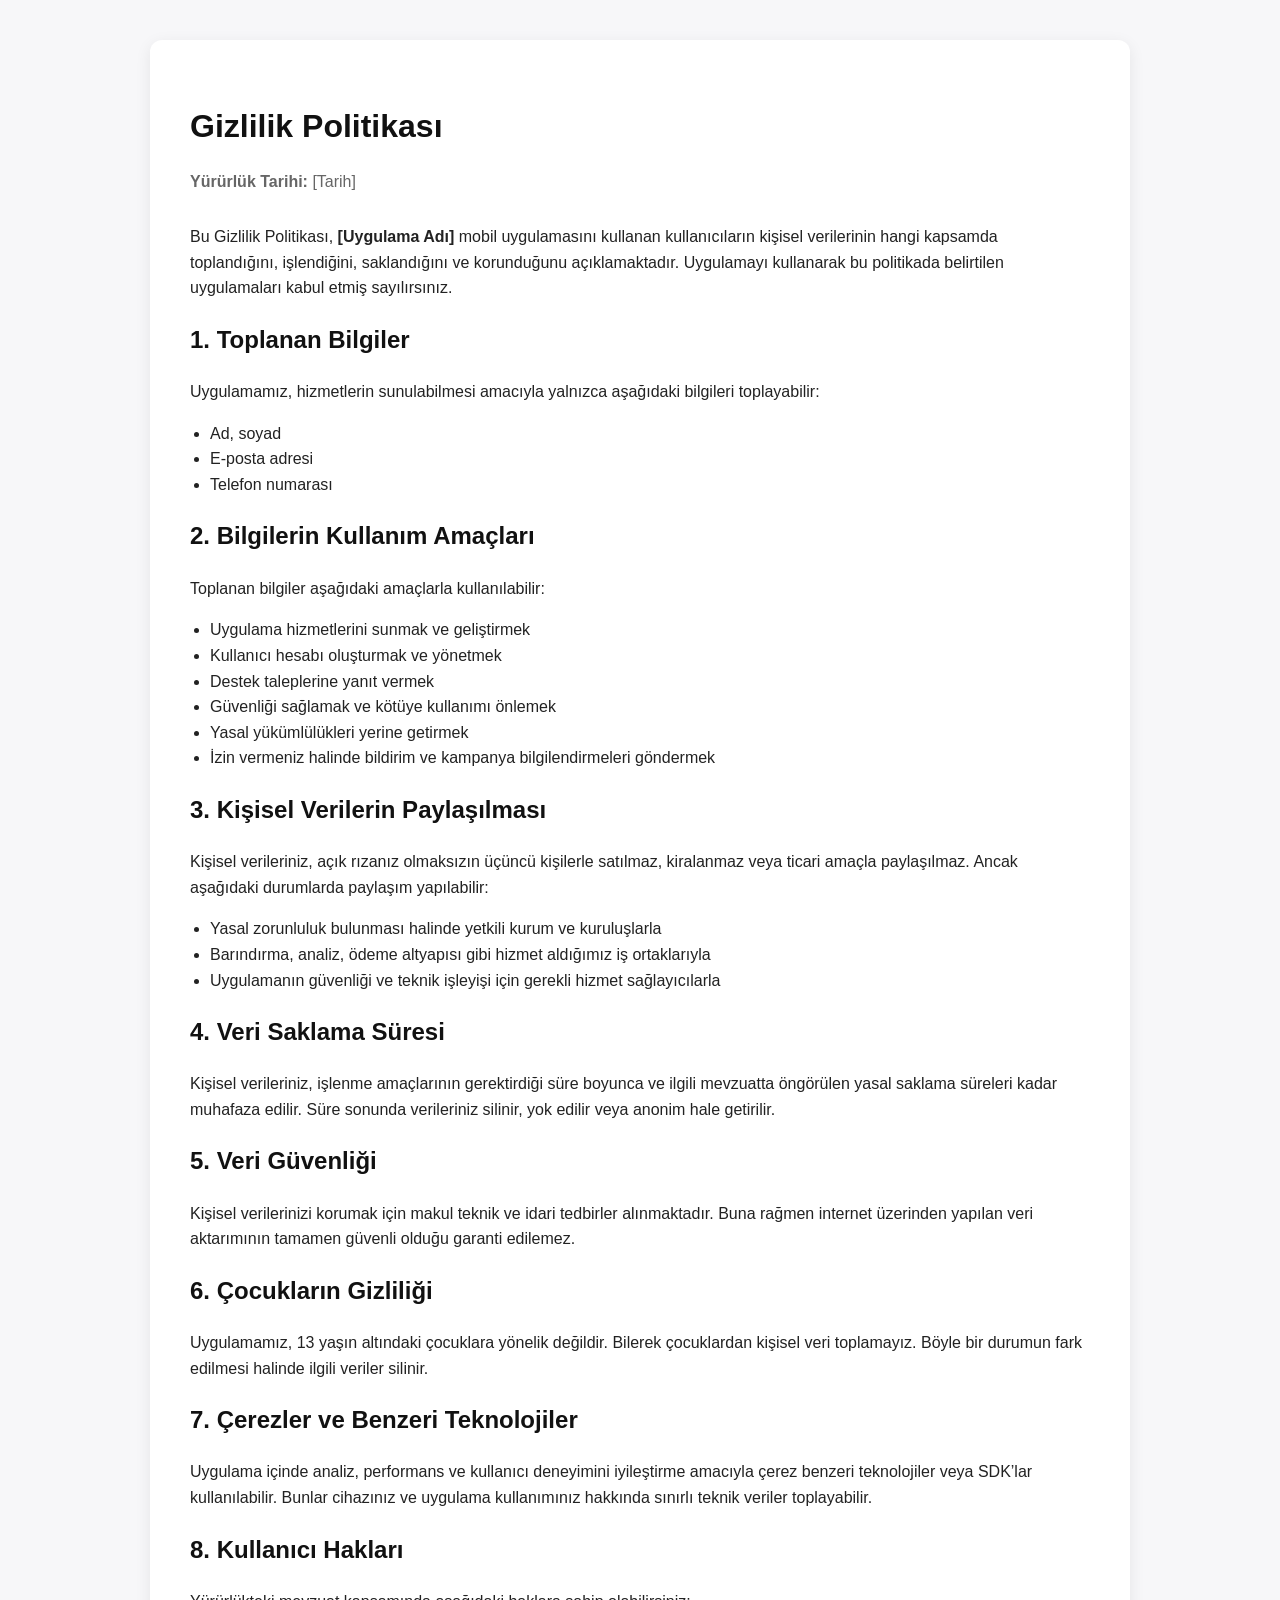
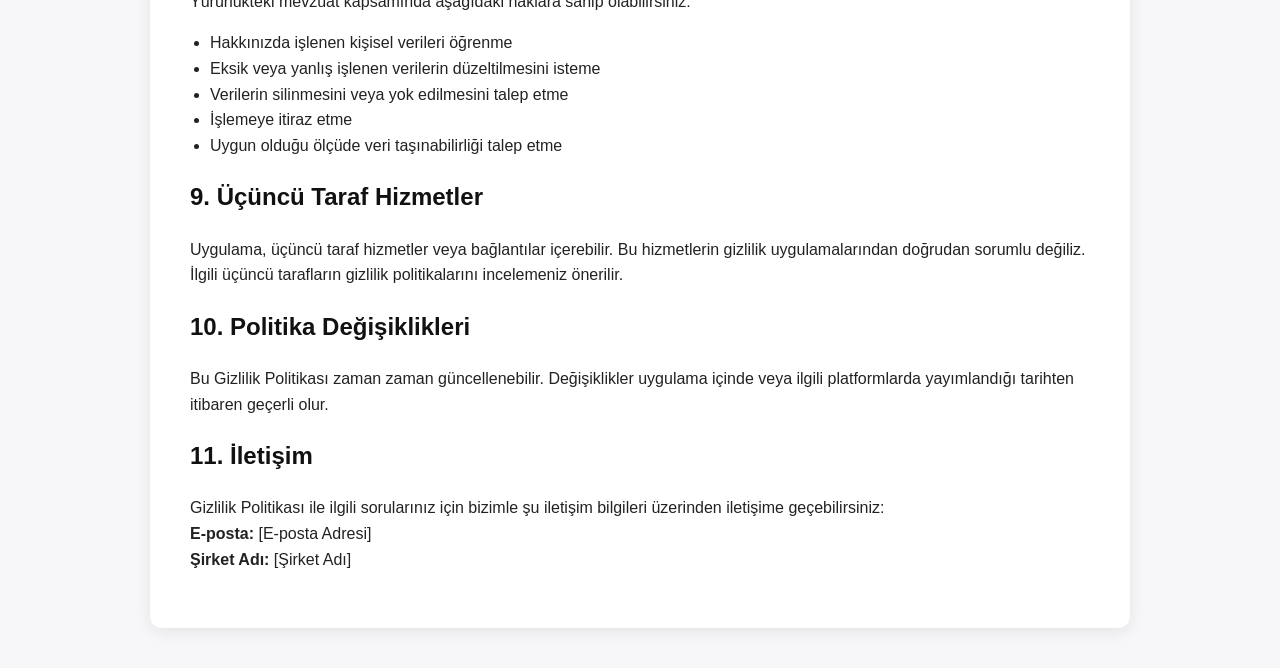
==== privacy.html @ 4c3babdc "Create privacy.html" ====
<!DOCTYPE html>
<html lang="tr">
<head>
  <meta charset="UTF-8" />
  <meta name="viewport" content="width=device-width, initial-scale=1.0" />
  <title>Gizlilik Politikası</title>
  <style>
    body {
      font-family: Arial, sans-serif;
      line-height: 1.6;
      margin: 0;
      padding: 0;
      background: #f7f7f9;
      color: #222;
    }
    .container {
      max-width: 900px;
      margin: 40px auto;
      background: #fff;
      padding: 40px;
      border-radius: 12px;
      box-shadow: 0 4px 16px rgba(0,0,0,0.08);
    }
    h1, h2 {
      color: #111;
    }
    h1 {
      margin-bottom: 10px;
    }
    .meta {
      color: #666;
      margin-bottom: 30px;
    }
    ul {
      padding-left: 20px;
    }
    a {
      color: #0a66c2;
      text-decoration: none;
    }
    a:hover {
      text-decoration: underline;
    }
  </style>
</head>
<body>
  <div class="container">
    <h1>Gizlilik Politikası</h1>
    <p class="meta"><strong>Yürürlük Tarihi:</strong> [Tarih]</p>

    <p>
      Bu Gizlilik Politikası, <strong>[Uygulama Adı]</strong> mobil uygulamasını kullanan kullanıcıların
      kişisel verilerinin hangi kapsamda toplandığını, işlendiğini, saklandığını ve korunduğunu açıklamaktadır.
      Uygulamayı kullanarak bu politikada belirtilen uygulamaları kabul etmiş sayılırsınız.
    </p>

    <h2>1. Toplanan Bilgiler</h2>
    <p>Uygulamamız, hizmetlerin sunulabilmesi amacıyla yalnızca aşağıdaki bilgileri toplayabilir:</p>
    <ul>
      <li>Ad, soyad</li>
      <li>E-posta adresi</li>
      <li>Telefon numarası</li>
    </ul>

    <h2>2. Bilgilerin Kullanım Amaçları</h2>
    <p>Toplanan bilgiler aşağıdaki amaçlarla kullanılabilir:</p>
    <ul>
      <li>Uygulama hizmetlerini sunmak ve geliştirmek</li>
      <li>Kullanıcı hesabı oluşturmak ve yönetmek</li>
      <li>Destek taleplerine yanıt vermek</li>
      <li>Güvenliği sağlamak ve kötüye kullanımı önlemek</li>
      <li>Yasal yükümlülükleri yerine getirmek</li>
      <li>İzin vermeniz halinde bildirim ve kampanya bilgilendirmeleri göndermek</li>
    </ul>

    <h2>3. Kişisel Verilerin Paylaşılması</h2>
    <p>
      Kişisel verileriniz, açık rızanız olmaksızın üçüncü kişilerle satılmaz, kiralanmaz veya ticari amaçla paylaşılmaz.
      Ancak aşağıdaki durumlarda paylaşım yapılabilir:
    </p>
    <ul>
      <li>Yasal zorunluluk bulunması halinde yetkili kurum ve kuruluşlarla</li>
      <li>Barındırma, analiz, ödeme altyapısı gibi hizmet aldığımız iş ortaklarıyla</li>
      <li>Uygulamanın güvenliği ve teknik işleyişi için gerekli hizmet sağlayıcılarla</li>
    </ul>

    <h2>4. Veri Saklama Süresi</h2>
    <p>
      Kişisel verileriniz, işlenme amaçlarının gerektirdiği süre boyunca ve ilgili mevzuatta öngörülen yasal saklama süreleri kadar muhafaza edilir.
      Süre sonunda verileriniz silinir, yok edilir veya anonim hale getirilir.
    </p>

    <h2>5. Veri Güvenliği</h2>
    <p>
      Kişisel verilerinizi korumak için makul teknik ve idari tedbirler alınmaktadır. Buna rağmen internet üzerinden yapılan veri aktarımının
      tamamen güvenli olduğu garanti edilemez.
    </p>

    <h2>6. Çocukların Gizliliği</h2>
    <p>
      Uygulamamız, 13 yaşın altındaki çocuklara yönelik değildir. Bilerek çocuklardan kişisel veri toplamayız.
      Böyle bir durumun fark edilmesi halinde ilgili veriler silinir.
    </p>

    <h2>7. Çerezler ve Benzeri Teknolojiler</h2>
    <p>
      Uygulama içinde analiz, performans ve kullanıcı deneyimini iyileştirme amacıyla çerez benzeri teknolojiler veya SDK’lar kullanılabilir.
      Bunlar cihazınız ve uygulama kullanımınız hakkında sınırlı teknik veriler toplayabilir.
    </p>

    <h2>8. Kullanıcı Hakları</h2>
    <p>Yürürlükteki mevzuat kapsamında aşağıdaki haklara sahip olabilirsiniz:</p>
    <ul>
      <li>Hakkınızda işlenen kişisel verileri öğrenme</li>
      <li>Eksik veya yanlış işlenen verilerin düzeltilmesini isteme</li>
      <li>Verilerin silinmesini veya yok edilmesini talep etme</li>
      <li>İşlemeye itiraz etme</li>
      <li>Uygun olduğu ölçüde veri taşınabilirliği talep etme</li>
    </ul>

    <h2>9. Üçüncü Taraf Hizmetler</h2>
    <p>
      Uygulama, üçüncü taraf hizmetler veya bağlantılar içerebilir. Bu hizmetlerin gizlilik uygulamalarından doğrudan sorumlu değiliz.
      İlgili üçüncü tarafların gizlilik politikalarını incelemeniz önerilir.
    </p>

    <h2>10. Politika Değişiklikleri</h2>
    <p>
      Bu Gizlilik Politikası zaman zaman güncellenebilir. Değişiklikler uygulama içinde veya ilgili platformlarda yayımlandığı tarihten itibaren geçerli olur.
    </p>

    <h2>11. İletişim</h2>
    <p>
      Gizlilik Politikası ile ilgili sorularınız için bizimle şu iletişim bilgileri üzerinden iletişime geçebilirsiniz:<br />
      <strong>E-posta:</strong> [E-posta Adresi]<br />
      <strong>Şirket Adı:</strong> [Şirket Adı]
    </p>
  </div>
</body>
</html>
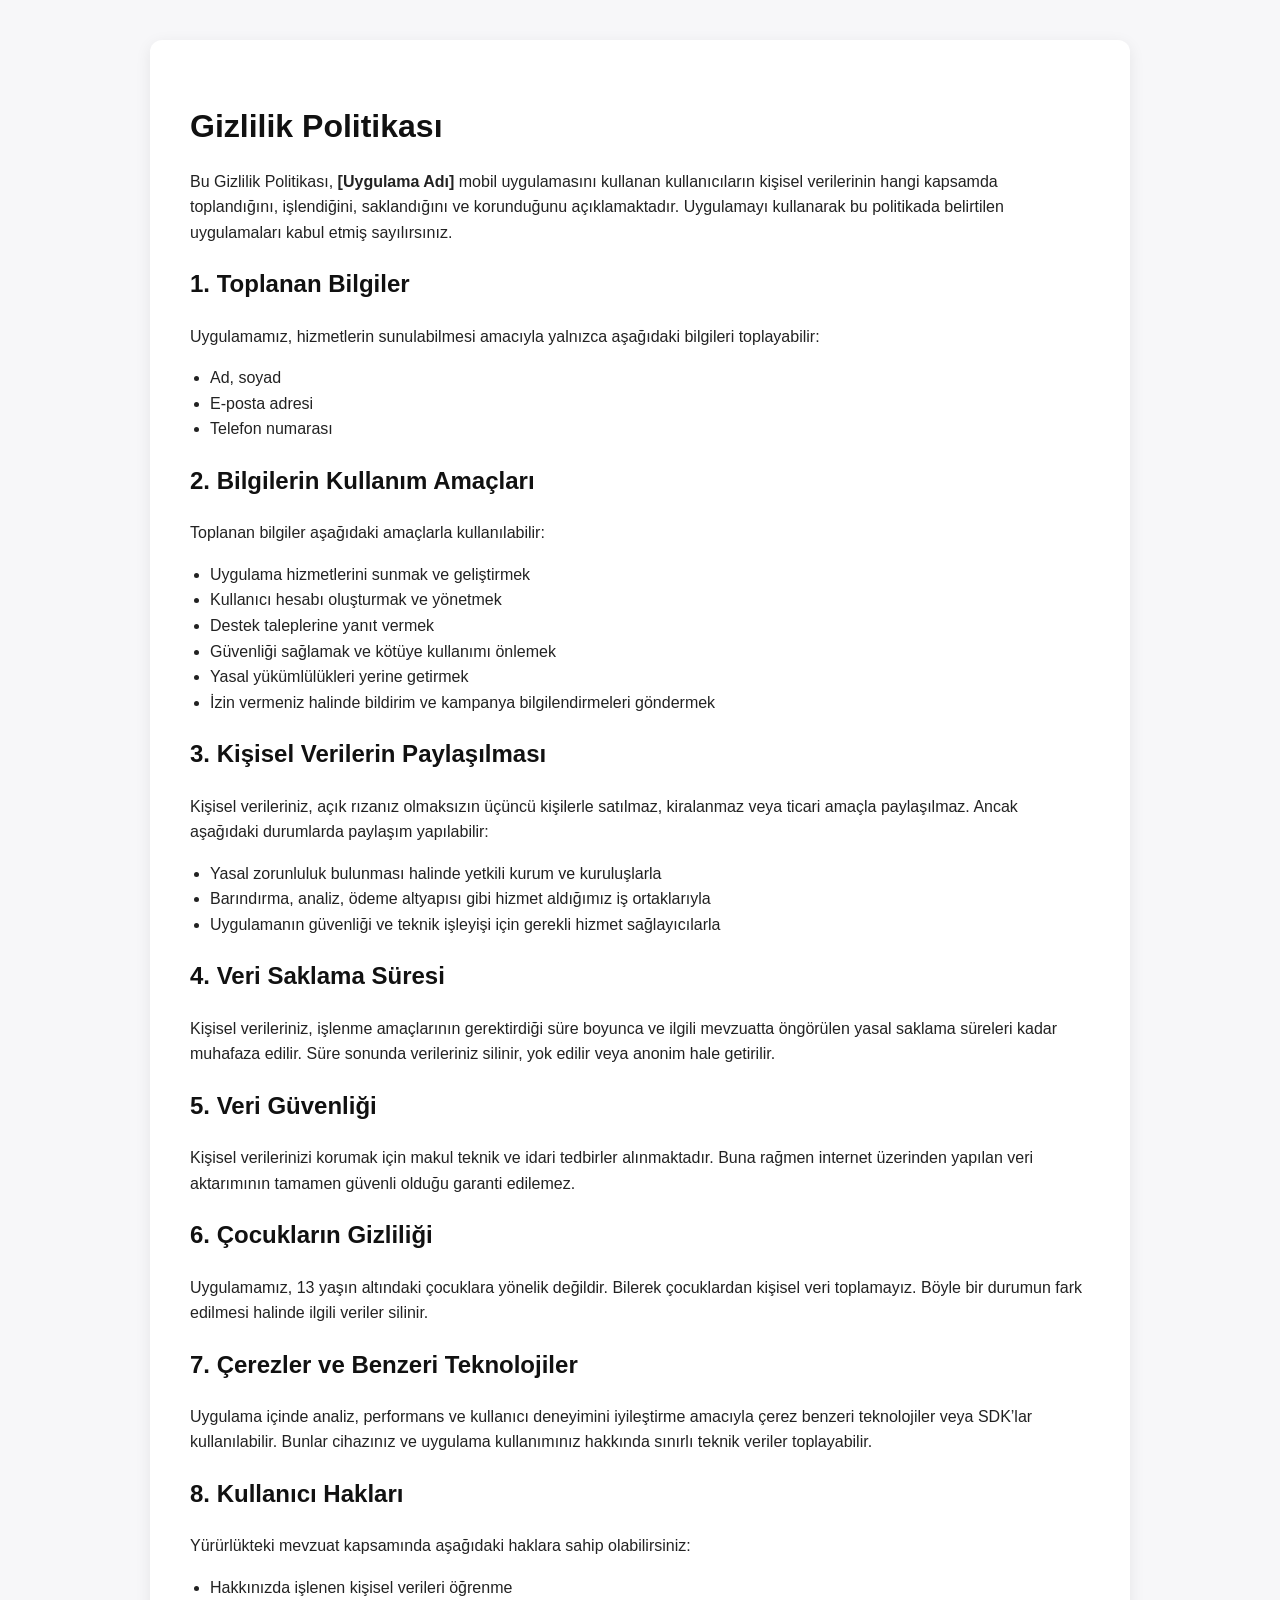
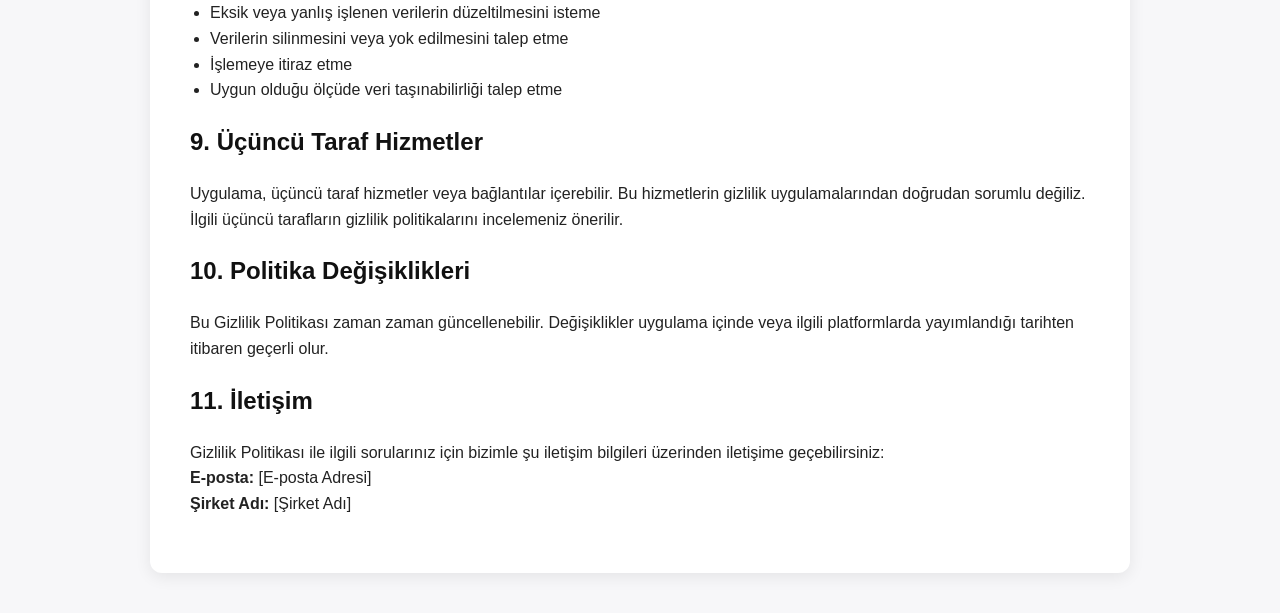
==== commit 5bd1e0a9: "Remove effective date paragraph from privacy policy" ====
--- a/privacy.html
+++ b/privacy.html
@@ -46,8 +46,6 @@
 <body>
   <div class="container">
     <h1>Gizlilik Politikası</h1>
-    <p class="meta"><strong>Yürürlük Tarihi:</strong> [Tarih]</p>
-
     <p>
       Bu Gizlilik Politikası, <strong>[Uygulama Adı]</strong> mobil uygulamasını kullanan kullanıcıların
       kişisel verilerinin hangi kapsamda toplandığını, işlendiğini, saklandığını ve korunduğunu açıklamaktadır.
